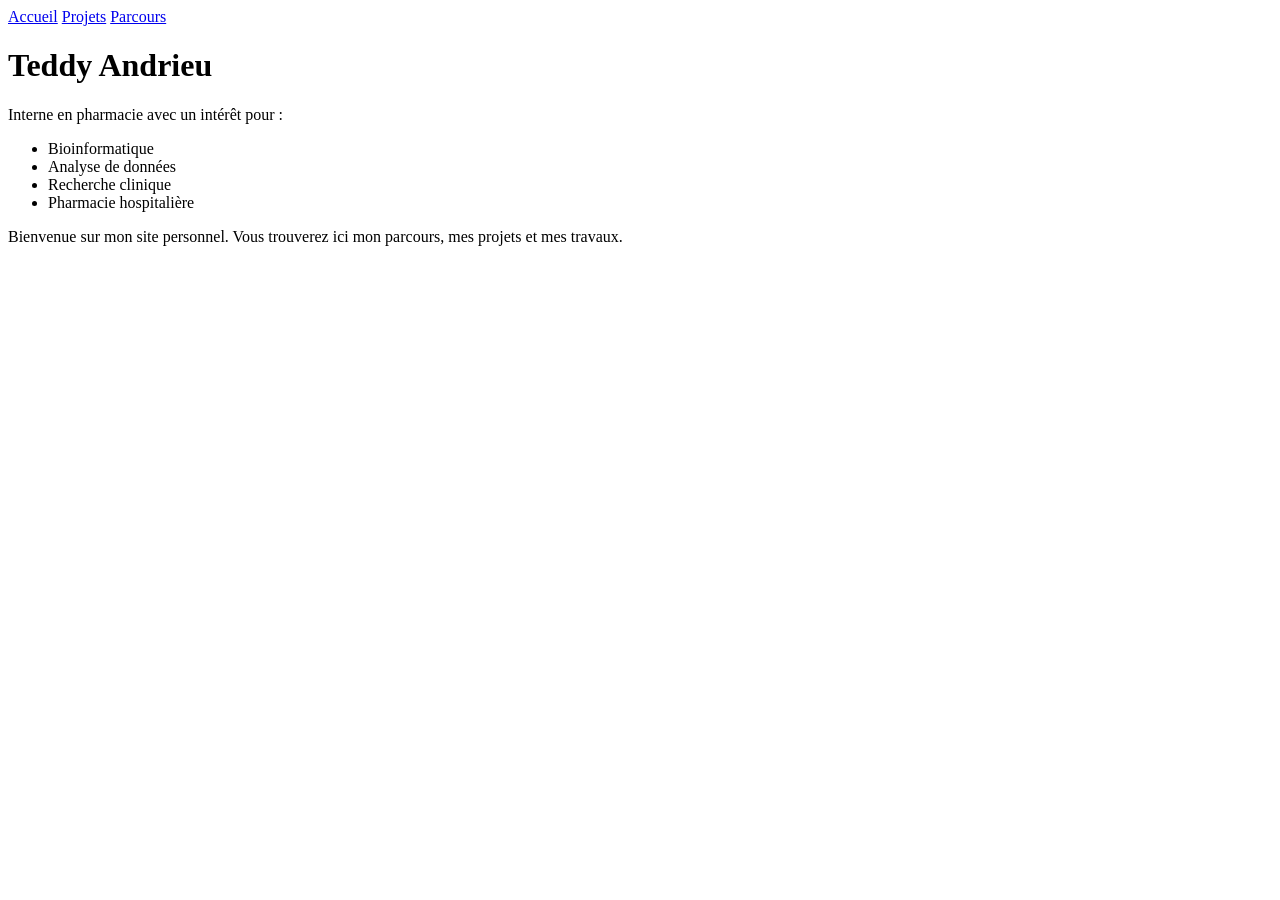
==== index.html @ 08d472d3 "premier commit" ====
<!DOCTYPE html>
<html lang="fr">
<head>
  <meta charset="UTF-8">
  <meta name="viewport" content="width=device-width, initial-scale=1.0">
  <title>Teddy Andrieu</title>
  <link rel="stylesheet" href="styles.css">
</head>
<body>

  <nav>
    <a href="index.html">Accueil</a>
    <a href="projets.html">Projets</a>
    <a href="cv.html">Parcours</a>
  </nav>

  <main>
    <h1>Teddy Andrieu</h1>
    <p>Interne en pharmacie avec un intérêt pour :</p>
    <ul>
      <li>Bioinformatique</li>
      <li>Analyse de données</li>
      <li>Recherche clinique</li>
      <li>Pharmacie hospitalière</li>
    </ul>
    <p>Bienvenue sur mon site personnel. Vous trouverez ici mon parcours, mes projets et mes travaux.</p>
  </main>

</body>
</html>
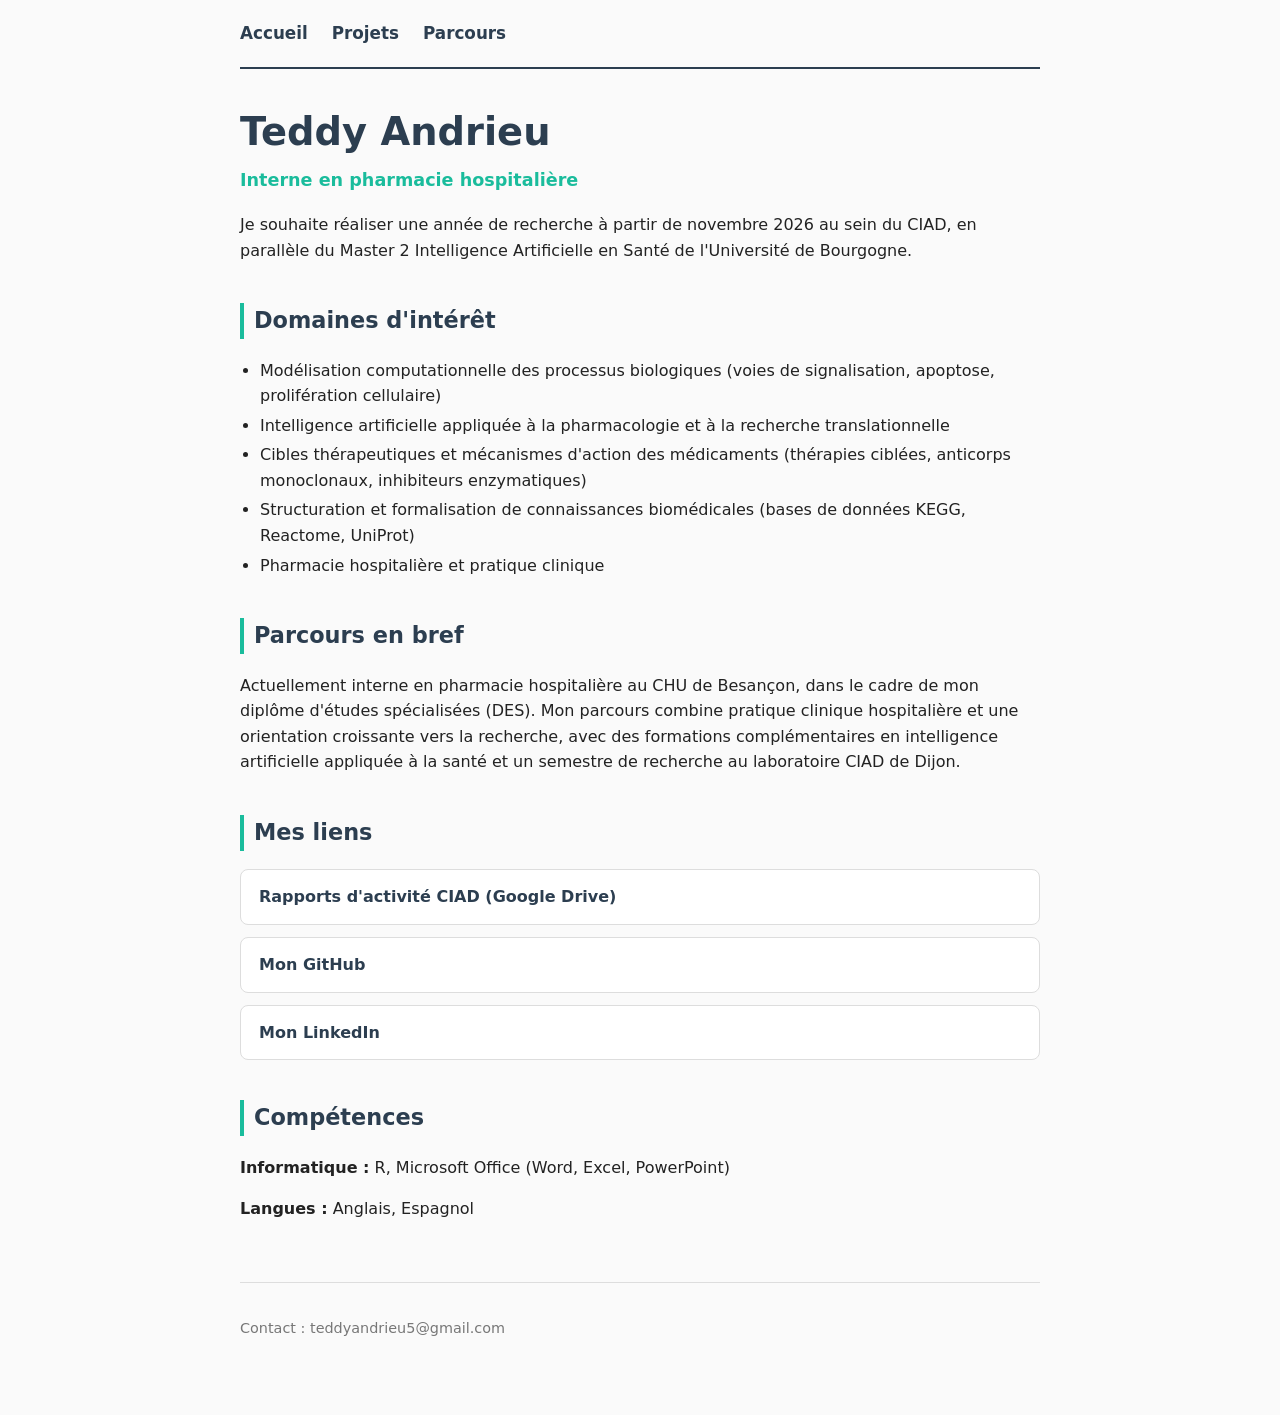
==== commit 0043d471: "ajout pages projets et cv, mise à jour contenu et style" ====
--- a/index.html
+++ b/index.html
@@ -15,16 +15,64 @@
   </nav>
 
   <main>
-    <h1>Teddy Andrieu</h1>
-    <p>Interne en pharmacie avec un intérêt pour :</p>
-    <ul>
-      <li>Bioinformatique</li>
-      <li>Analyse de données</li>
-      <li>Recherche clinique</li>
-      <li>Pharmacie hospitalière</li>
-    </ul>
-    <p>Bienvenue sur mon site personnel. Vous trouverez ici mon parcours, mes projets et mes travaux.</p>
+    <section class="hero">
+      <h1>Teddy Andrieu</h1>
+      <p class="subtitle">Interne en pharmacie hospitalière</p>
+      <p>
+        Je souhaite réaliser une année de recherche à partir de novembre 2026
+        au sein du CIAD, en parallèle du Master 2 Intelligence Artificielle en
+        Santé de l'Université de Bourgogne.
+      </p>
+    </section>
+
+    <section>
+      <h2>Domaines d'intérêt</h2>
+      <ul>
+        <li>Modélisation computationnelle des processus biologiques (voies de signalisation, apoptose, prolifération cellulaire)</li>
+        <li>Intelligence artificielle appliquée à la pharmacologie et à la recherche translationnelle</li>
+        <li>Cibles thérapeutiques et mécanismes d'action des médicaments (thérapies ciblées, anticorps monoclonaux, inhibiteurs enzymatiques)</li>
+        <li>Structuration et formalisation de connaissances biomédicales (bases de données KEGG, Reactome, UniProt)</li>
+        <li>Pharmacie hospitalière et pratique clinique</li>
+      </ul>
+    </section>
+
+    <section>
+      <h2>Parcours en bref</h2>
+      <p>
+        Actuellement interne en pharmacie hospitalière au CHU de Besançon, dans
+        le cadre de mon diplôme d'études spécialisées (DES). Mon parcours combine
+        pratique clinique hospitalière et une orientation croissante vers la
+        recherche, avec des formations complémentaires en intelligence
+        artificielle appliquée à la santé et un semestre de recherche au
+        laboratoire CIAD de Dijon.
+      </p>
+    </section>
+
+    <section>
+      <h2>Mes liens</h2>
+      <div class="links">
+        <a class="link-card" href="https://drive.google.com/drive/folders/1DF2J9Y5cBbxewib-w_YLlnF-K-aATHWa?usp=drive_link" target="_blank" rel="noopener">
+          Rapports d'activité CIAD (Google Drive)
+        </a>
+        <a class="link-card" href="https://github.com/tedd55" target="_blank" rel="noopener">
+          Mon GitHub
+        </a>
+        <a class="link-card" href="https://linkedin.com/in/TON-PROFIL" target="_blank" rel="noopener">
+          Mon LinkedIn
+        </a>
+      </div>
+    </section>
+
+    <section>
+      <h2>Compétences</h2>
+      <p><strong>Informatique :</strong> R, Microsoft Office (Word, Excel, PowerPoint)</p>
+      <p><strong>Langues :</strong> Anglais, Espagnol</p>
+    </section>
   </main>
+
+  <footer>
+    <p>Contact : teddyandrieu5@gmail.com</p>
+  </footer>
 
 </body>
 </html>
--- a/styles.css
+++ b/styles.css
@@ -0,0 +1,99 @@
+/* Réglages généraux */
+body {
+  font-family: system-ui, -apple-system, "Segoe UI", Arial, sans-serif;
+  line-height: 1.6;
+  color: #222;
+  max-width: 800px;
+  margin: 0 auto;
+  padding: 0 20px 60px;
+  background-color: #fafafa;
+}
+
+/* Menu de navigation */
+nav {
+  display: flex;
+  gap: 24px;
+  padding: 20px 0;
+  border-bottom: 2px solid #2c3e50;
+  margin-bottom: 30px;
+}
+
+nav a {
+  text-decoration: none;
+  color: #2c3e50;
+  font-weight: 600;
+  font-size: 1.05rem;
+}
+
+nav a:hover {
+  color: #1abc9c;
+}
+
+/* Section d'introduction */
+.hero {
+  margin-bottom: 40px;
+}
+
+.hero h1 {
+  font-size: 2.4rem;
+  margin-bottom: 4px;
+  color: #2c3e50;
+}
+
+.subtitle {
+  font-size: 1.1rem;
+  color: #1abc9c;
+  font-weight: 600;
+  margin-top: 0;
+}
+
+/* Titres de section */
+h2 {
+  font-size: 1.4rem;
+  color: #2c3e50;
+  border-left: 4px solid #1abc9c;
+  padding-left: 10px;
+  margin-top: 40px;
+}
+
+/* Liste des domaines d'intérêt */
+ul {
+  padding-left: 20px;
+}
+
+li {
+  margin-bottom: 4px;
+}
+
+/* Cartes de liens (Drive, GitHub, LinkedIn) */
+.links {
+  display: flex;
+  flex-direction: column;
+  gap: 12px;
+}
+
+.link-card {
+  display: block;
+  padding: 14px 18px;
+  background-color: white;
+  border: 1px solid #ddd;
+  border-radius: 8px;
+  text-decoration: none;
+  color: #2c3e50;
+  font-weight: 600;
+  transition: border-color 0.2s, transform 0.1s;
+}
+
+.link-card:hover {
+  border-color: #1abc9c;
+  transform: translateX(4px);
+}
+
+/* Pied de page */
+footer {
+  margin-top: 60px;
+  padding-top: 20px;
+  border-top: 1px solid #ddd;
+  font-size: 0.9rem;
+  color: #777;
+}
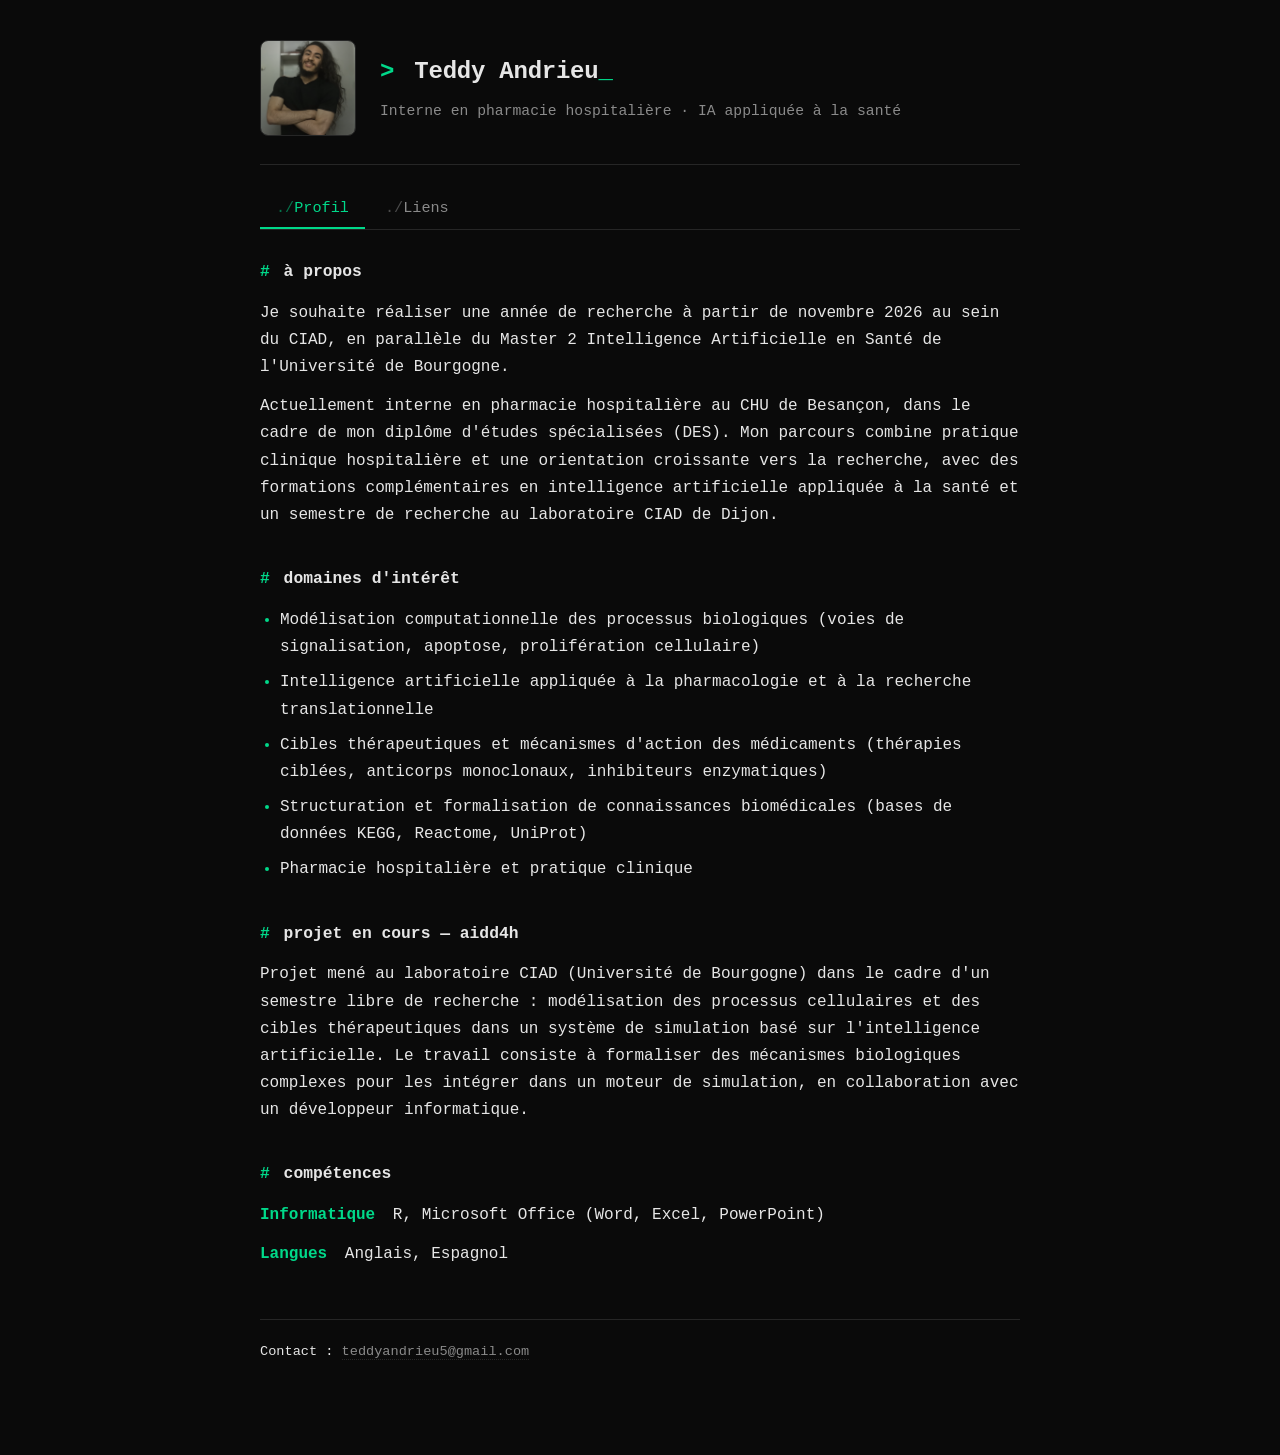
==== commit 9cc6071f: "Refonte du site : fusion des pages, style sombre, onglets" ====
--- a/index.html
+++ b/index.html
@@ -1,78 +1,129 @@
 <!DOCTYPE html>
 <html lang="fr">
 <head>
-  <meta charset="UTF-8">
-  <meta name="viewport" content="width=device-width, initial-scale=1.0">
-  <title>Teddy Andrieu</title>
-  <link rel="stylesheet" href="styles.css">
+<meta charset="UTF-8">
+<meta name="viewport" content="width=device-width, initial-scale=1.0">
+<title>Teddy Andrieu</title>
+<link rel="stylesheet" href="styles.css">
 </head>
 <body>
 
-  <nav>
-    <a href="index.html">Accueil</a>
-    <a href="projets.html">Projets</a>
-    <a href="cv.html">Parcours</a>
+<div class="wrap">
+
+  <header class="masthead">
+    <img class="avatar" src="photo.jpg" alt="Photo de Teddy Andrieu">
+    <div class="ident">
+      <h1><span class="prompt">&gt;</span> Teddy Andrieu<span class="cursor">_</span></h1>
+      <p class="subtitle">Interne en pharmacie hospitalière &middot; IA appliquée à la santé</p>
+    </div>
+  </header>
+
+  <nav class="tabs" role="tablist">
+    <button class="tab-btn active" data-tab="profil" role="tab" aria-selected="true">Profil</button>
+    <button class="tab-btn" data-tab="liens" role="tab" aria-selected="false">Liens</button>
   </nav>
 
   <main>
-    <section class="hero">
-      <h1>Teddy Andrieu</h1>
-      <p class="subtitle">Interne en pharmacie hospitalière</p>
-      <p>
-        Je souhaite réaliser une année de recherche à partir de novembre 2026
-        au sein du CIAD, en parallèle du Master 2 Intelligence Artificielle en
-        Santé de l'Université de Bourgogne.
-      </p>
+
+    <!-- ===== TAB: PROFIL (accueil + parcours + projet fusionnés) ===== -->
+    <section id="profil" class="tab-panel active">
+
+      <section class="block">
+        <h2><span class="tag">#</span> à propos</h2>
+        <p>
+          Je souhaite réaliser une année de recherche à partir de novembre 2026
+          au sein du CIAD, en parallèle du Master 2 Intelligence Artificielle en
+          Santé de l'Université de Bourgogne.
+        </p>
+        <p>
+          Actuellement interne en pharmacie hospitalière au CHU de Besançon,
+          dans le cadre de mon diplôme d'études spécialisées (DES). Mon parcours
+          combine pratique clinique hospitalière et une orientation croissante
+          vers la recherche, avec des formations complémentaires en intelligence
+          artificielle appliquée à la santé et un semestre de recherche au
+          laboratoire CIAD de Dijon.
+        </p>
+      </section>
+
+      <section class="block">
+        <h2><span class="tag">#</span> domaines d'intérêt</h2>
+        <ul>
+          <li>Modélisation computationnelle des processus biologiques (voies de signalisation, apoptose, prolifération cellulaire)</li>
+          <li>Intelligence artificielle appliquée à la pharmacologie et à la recherche translationnelle</li>
+          <li>Cibles thérapeutiques et mécanismes d'action des médicaments (thérapies ciblées, anticorps monoclonaux, inhibiteurs enzymatiques)</li>
+          <li>Structuration et formalisation de connaissances biomédicales (bases de données KEGG, Reactome, UniProt)</li>
+          <li>Pharmacie hospitalière et pratique clinique</li>
+        </ul>
+      </section>
+
+      <section class="block">
+        <h2><span class="tag">#</span> projet en cours &mdash; AIDD4H</h2>
+        <p>
+          Projet mené au laboratoire CIAD (Université de Bourgogne) dans le cadre
+          d'un semestre libre de recherche : modélisation des processus cellulaires
+          et des cibles thérapeutiques dans un système de simulation basé sur
+          l'intelligence artificielle. Le travail consiste à formaliser des
+          mécanismes biologiques complexes pour les intégrer dans un moteur de
+          simulation, en collaboration avec un développeur informatique.
+        </p>
+      </section>
+
+      <section class="block">
+        <h2><span class="tag">#</span> compétences</h2>
+        <p><span class="key">Informatique</span> R, Microsoft Office (Word, Excel, PowerPoint)</p>
+        <p><span class="key">Langues</span> Anglais, Espagnol</p>
+      </section>
+
     </section>
 
-    <section>
-      <h2>Domaines d'intérêt</h2>
-      <ul>
-        <li>Modélisation computationnelle des processus biologiques (voies de signalisation, apoptose, prolifération cellulaire)</li>
-        <li>Intelligence artificielle appliquée à la pharmacologie et à la recherche translationnelle</li>
-        <li>Cibles thérapeutiques et mécanismes d'action des médicaments (thérapies ciblées, anticorps monoclonaux, inhibiteurs enzymatiques)</li>
-        <li>Structuration et formalisation de connaissances biomédicales (bases de données KEGG, Reactome, UniProt)</li>
-        <li>Pharmacie hospitalière et pratique clinique</li>
-      </ul>
+    <!-- ===== TAB: LIENS ===== -->
+    <section id="liens" class="tab-panel">
+      <section class="block">
+        <h2><span class="tag">#</span> retrouvez-moi</h2>
+        <div class="links">
+          <a class="link-card" href="https://github.com/tedd55" target="_blank" rel="noopener">
+            <span class="link-label">GitHub</span><span class="link-arrow">&rarr;</span>
+          </a>
+          <a class="link-card" href="https://linkedin.com/in/TON-PROFIL" target="_blank" rel="noopener">
+            <span class="link-label">LinkedIn</span><span class="link-arrow">&rarr;</span>
+          </a>
+          <a class="link-card" href="https://drive.google.com/drive/folders/1DF2J9Y5cBbxewib-w_YLlnF-K-aATHWa?usp=drive_link" target="_blank" rel="noopener">
+            <span class="link-label">Rapports d'activité CIAD (Drive)</span><span class="link-arrow">&rarr;</span>
+          </a>
+          <a class="link-card" href="https://univ-montpellier.academia.edu/teddyAndrieu" target="_blank" rel="noopener">
+            <span class="link-label">Academia.edu</span><span class="link-arrow">&rarr;</span>
+          </a>
+          <a class="link-card" href="https://www.researchgate.net/profile/Teddy-Andrieu-2?ev=hdr_xprf" target="_blank" rel="noopener">
+            <span class="link-label">ResearchGate</span><span class="link-arrow">&rarr;</span>
+          </a>
+          <a class="link-card" href="mailto:teddyandrieu5@gmail.com">
+            <span class="link-label">teddyandrieu5@gmail.com</span><span class="link-arrow">&rarr;</span>
+          </a>
+        </div>
+      </section>
     </section>
 
-    <section>
-      <h2>Parcours en bref</h2>
-      <p>
-        Actuellement interne en pharmacie hospitalière au CHU de Besançon, dans
-        le cadre de mon diplôme d'études spécialisées (DES). Mon parcours combine
-        pratique clinique hospitalière et une orientation croissante vers la
-        recherche, avec des formations complémentaires en intelligence
-        artificielle appliquée à la santé et un semestre de recherche au
-        laboratoire CIAD de Dijon.
-      </p>
-    </section>
-
-    <section>
-      <h2>Mes liens</h2>
-      <div class="links">
-        <a class="link-card" href="https://drive.google.com/drive/folders/1DF2J9Y5cBbxewib-w_YLlnF-K-aATHWa?usp=drive_link" target="_blank" rel="noopener">
-          Rapports d'activité CIAD (Google Drive)
-        </a>
-        <a class="link-card" href="https://github.com/tedd55" target="_blank" rel="noopener">
-          Mon GitHub
-        </a>
-        <a class="link-card" href="https://linkedin.com/in/TON-PROFIL" target="_blank" rel="noopener">
-          Mon LinkedIn
-        </a>
-      </div>
-    </section>
-
-    <section>
-      <h2>Compétences</h2>
-      <p><strong>Informatique :</strong> R, Microsoft Office (Word, Excel, PowerPoint)</p>
-      <p><strong>Langues :</strong> Anglais, Espagnol</p>
-    </section>
   </main>
 
   <footer>
-    <p>Contact : teddyandrieu5@gmail.com</p>
+    <p>Contact : <a href="mailto:teddyandrieu5@gmail.com">teddyandrieu5@gmail.com</a></p>
   </footer>
+
+</div>
+
+<script>
+  const buttons = document.querySelectorAll('.tab-btn');
+  const panels = document.querySelectorAll('.tab-panel');
+  buttons.forEach(btn => {
+    btn.addEventListener('click', () => {
+      buttons.forEach(b => { b.classList.remove('active'); b.setAttribute('aria-selected', 'false'); });
+      panels.forEach(p => p.classList.remove('active'));
+      btn.classList.add('active');
+      btn.setAttribute('aria-selected', 'true');
+      document.getElementById(btn.dataset.tab).classList.add('active');
+    });
+  });
+</script>
 
 </body>
 </html>
--- a/styles.css
+++ b/styles.css
@@ -1,99 +1,235 @@
-/* Réglages généraux */
+/* ===== Base : fond noir, texte clair, esprit terminal ===== */
+:root {
+  --bg: #0a0a0a;
+  --bg-panel: #111214;
+  --border: #262626;
+  --text: #e6e6e6;
+  --text-dim: #8a8a8a;
+  --accent: #00d98a;
+  --accent-dim: #0a8f5c;
+  --mono: "JetBrains Mono", "Fira Code", ui-monospace, SFMono-Regular, Menlo, Consolas, monospace;
+}
+
+* { box-sizing: border-box; }
+
 body {
-  font-family: system-ui, -apple-system, "Segoe UI", Arial, sans-serif;
-  line-height: 1.6;
-  color: #222;
-  max-width: 800px;
+  font-family: var(--mono);
+  background-color: var(--bg);
+  color: var(--text);
+  line-height: 1.7;
+  margin: 0;
+  padding: 40px 20px 80px;
+}
+
+.wrap {
+  max-width: 760px;
   margin: 0 auto;
-  padding: 0 20px 60px;
-  background-color: #fafafa;
-}
-
-/* Menu de navigation */
-nav {
-  display: flex;
+}
+
+/* ===== En-tête : photo + identité ===== */
+.masthead {
+  display: flex;
+  align-items: center;
   gap: 24px;
-  padding: 20px 0;
-  border-bottom: 2px solid #2c3e50;
-  margin-bottom: 30px;
-}
-
-nav a {
+  padding-bottom: 28px;
+  margin-bottom: 24px;
+  border-bottom: 1px solid var(--border);
+}
+
+.avatar {
+  width: 96px;
+  height: 96px;
+  border-radius: 8px;
+  object-fit: cover;
+  border: 1px solid var(--border);
+  filter: grayscale(35%);
+  flex-shrink: 0;
+}
+
+.ident h1 {
+  font-size: 1.5rem;
+  margin: 0 0 6px;
+  color: var(--text);
+  font-weight: 600;
+  letter-spacing: -0.01em;
+}
+
+.prompt {
+  color: var(--accent);
+  margin-right: 6px;
+}
+
+.cursor {
+  color: var(--accent);
+  animation: blink 1.1s steps(1) infinite;
+}
+
+@keyframes blink {
+  50% { opacity: 0; }
+}
+
+.subtitle {
+  margin: 0;
+  color: var(--text-dim);
+  font-size: 0.92rem;
+}
+
+/* ===== Onglets ===== */
+.tabs {
+  display: flex;
+  gap: 4px;
+  margin-bottom: 28px;
+  border-bottom: 1px solid var(--border);
+}
+
+.tab-btn {
+  font-family: var(--mono);
+  background: none;
+  border: none;
+  color: var(--text-dim);
+  padding: 10px 16px;
+  font-size: 0.95rem;
+  cursor: pointer;
+  border-bottom: 2px solid transparent;
+  transition: color 0.15s, border-color 0.15s;
+}
+
+.tab-btn::before {
+  content: "./";
+  opacity: 0.5;
+}
+
+.tab-btn:hover {
+  color: var(--text);
+}
+
+.tab-btn.active {
+  color: var(--accent);
+  border-bottom-color: var(--accent);
+}
+
+/* ===== Panneaux ===== */
+.tab-panel {
+  display: none;
+}
+
+.tab-panel.active {
+  display: block;
+  animation: fade 0.2s ease;
+}
+
+@keyframes fade {
+  from { opacity: 0; transform: translateY(4px); }
+  to { opacity: 1; transform: translateY(0); }
+}
+
+.block {
+  margin-bottom: 36px;
+}
+
+h2 {
+  font-size: 1.02rem;
+  color: var(--text);
+  font-weight: 600;
+  margin: 0 0 14px;
+  text-transform: lowercase;
+}
+
+.tag {
+  color: var(--accent);
+  margin-right: 4px;
+}
+
+p {
+  color: var(--text);
+  margin: 0 0 12px;
+}
+
+.key {
+  display: inline-block;
+  color: var(--accent);
+  font-weight: 600;
+  margin-right: 8px;
+}
+
+ul {
+  margin: 0;
+  padding-left: 20px;
+}
+
+li {
+  color: var(--text);
+  margin-bottom: 8px;
+}
+
+li::marker {
+  color: var(--accent);
+}
+
+/* ===== Liens ===== */
+.links {
+  display: flex;
+  flex-direction: column;
+  gap: 10px;
+}
+
+.link-card {
+  display: flex;
+  justify-content: space-between;
+  align-items: center;
+  padding: 14px 16px;
+  background-color: var(--bg-panel);
+  border: 1px solid var(--border);
+  border-radius: 6px;
   text-decoration: none;
-  color: #2c3e50;
-  font-weight: 600;
-  font-size: 1.05rem;
-}
-
-nav a:hover {
-  color: #1abc9c;
-}
-
-/* Section d'introduction */
-.hero {
-  margin-bottom: 40px;
-}
-
-.hero h1 {
-  font-size: 2.4rem;
-  margin-bottom: 4px;
-  color: #2c3e50;
-}
-
-.subtitle {
-  font-size: 1.1rem;
-  color: #1abc9c;
-  font-weight: 600;
-  margin-top: 0;
-}
-
-/* Titres de section */
-h2 {
-  font-size: 1.4rem;
-  color: #2c3e50;
-  border-left: 4px solid #1abc9c;
-  padding-left: 10px;
-  margin-top: 40px;
-}
-
-/* Liste des domaines d'intérêt */
-ul {
-  padding-left: 20px;
-}
-
-li {
-  margin-bottom: 4px;
-}
-
-/* Cartes de liens (Drive, GitHub, LinkedIn) */
-.links {
-  display: flex;
-  flex-direction: column;
-  gap: 12px;
-}
-
-.link-card {
-  display: block;
-  padding: 14px 18px;
-  background-color: white;
-  border: 1px solid #ddd;
-  border-radius: 8px;
+  color: var(--text);
+  font-size: 0.94rem;
+  transition: border-color 0.15s, transform 0.1s, color 0.15s;
+}
+
+.link-card:hover {
+  border-color: var(--accent);
+  color: var(--accent);
+  transform: translateX(3px);
+}
+
+.link-arrow {
+  color: var(--text-dim);
+  transition: color 0.15s;
+}
+
+.link-card:hover .link-arrow {
+  color: var(--accent);
+}
+
+/* ===== Pied de page ===== */
+footer {
+  margin-top: 50px;
+  padding-top: 20px;
+  border-top: 1px solid var(--border);
+  font-size: 0.85rem;
+  color: var(--text-dim);
+}
+
+footer a {
+  color: var(--text-dim);
   text-decoration: none;
-  color: #2c3e50;
-  font-weight: 600;
-  transition: border-color 0.2s, transform 0.1s;
-}
-
-.link-card:hover {
-  border-color: #1abc9c;
-  transform: translateX(4px);
-}
-
-/* Pied de page */
-footer {
-  margin-top: 60px;
-  padding-top: 20px;
-  border-top: 1px solid #ddd;
-  font-size: 0.9rem;
-  color: #777;
-}
+  border-bottom: 1px dotted var(--border);
+}
+
+footer a:hover {
+  color: var(--accent);
+  border-color: var(--accent);
+}
+
+/* ===== Responsive ===== */
+@media (max-width: 520px) {
+  .masthead {
+    flex-direction: column;
+    align-items: flex-start;
+  }
+  .avatar {
+    width: 80px;
+    height: 80px;
+  }
+}
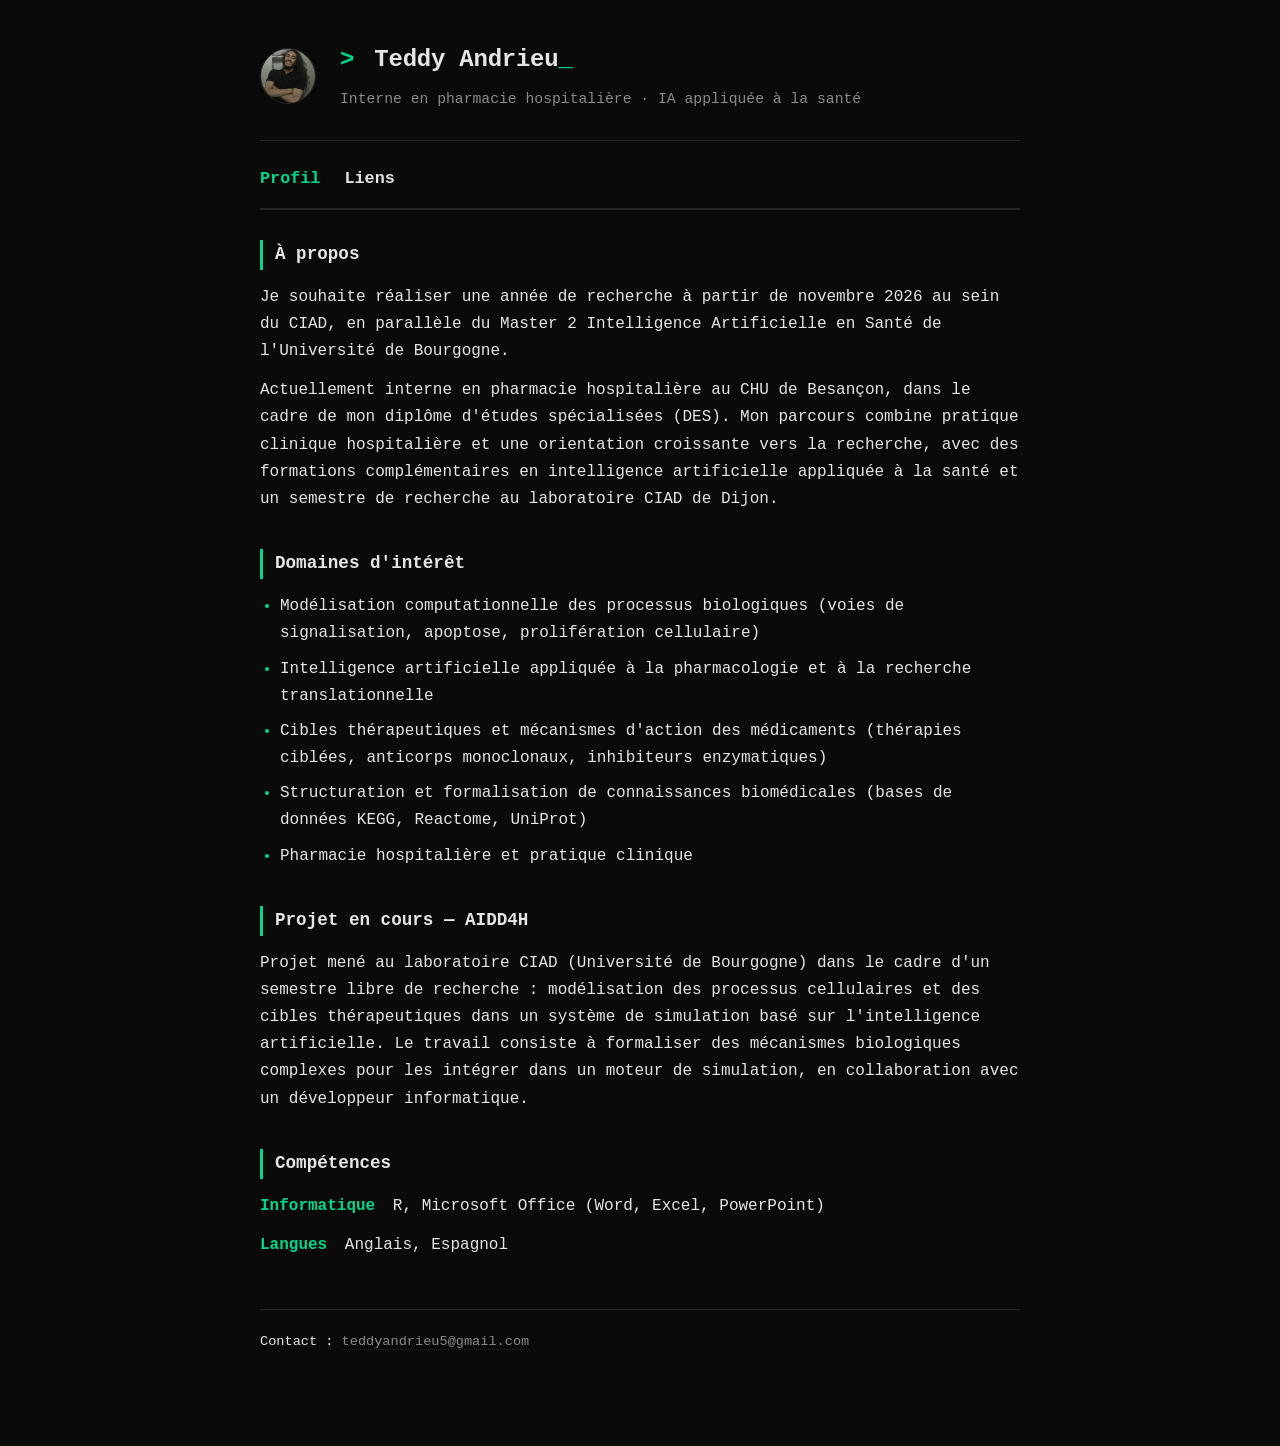
==== commit 0248c31f: "Corrections style : fond noir, photo plus petite, onglets, titres" ====
--- a/index.html
+++ b/index.html
@@ -19,8 +19,8 @@
   </header>
 
   <nav class="tabs" role="tablist">
-    <button class="tab-btn active" data-tab="profil" role="tab" aria-selected="true">Profil</button>
-    <button class="tab-btn" data-tab="liens" role="tab" aria-selected="false">Liens</button>
+    <button type="button" class="tab-btn active" data-tab="profil" role="tab" aria-selected="true">Profil</button>
+    <button type="button" class="tab-btn" data-tab="liens" role="tab" aria-selected="false">Liens</button>
   </nav>
 
   <main>
@@ -29,7 +29,7 @@
     <section id="profil" class="tab-panel active">
 
       <section class="block">
-        <h2><span class="tag">#</span> à propos</h2>
+        <h2>À propos</h2>
         <p>
           Je souhaite réaliser une année de recherche à partir de novembre 2026
           au sein du CIAD, en parallèle du Master 2 Intelligence Artificielle en
@@ -46,7 +46,7 @@
       </section>
 
       <section class="block">
-        <h2><span class="tag">#</span> domaines d'intérêt</h2>
+        <h2>Domaines d'intérêt</h2>
         <ul>
           <li>Modélisation computationnelle des processus biologiques (voies de signalisation, apoptose, prolifération cellulaire)</li>
           <li>Intelligence artificielle appliquée à la pharmacologie et à la recherche translationnelle</li>
@@ -57,7 +57,7 @@
       </section>
 
       <section class="block">
-        <h2><span class="tag">#</span> projet en cours &mdash; AIDD4H</h2>
+        <h2>Projet en cours &mdash; AIDD4H</h2>
         <p>
           Projet mené au laboratoire CIAD (Université de Bourgogne) dans le cadre
           d'un semestre libre de recherche : modélisation des processus cellulaires
@@ -69,7 +69,7 @@
       </section>
 
       <section class="block">
-        <h2><span class="tag">#</span> compétences</h2>
+        <h2>Compétences</h2>
         <p><span class="key">Informatique</span> R, Microsoft Office (Word, Excel, PowerPoint)</p>
         <p><span class="key">Langues</span> Anglais, Espagnol</p>
       </section>
@@ -79,7 +79,7 @@
     <!-- ===== TAB: LIENS ===== -->
     <section id="liens" class="tab-panel">
       <section class="block">
-        <h2><span class="tag">#</span> retrouvez-moi</h2>
+        <h2>Retrouvez-moi</h2>
         <div class="links">
           <a class="link-card" href="https://github.com/tedd55" target="_blank" rel="noopener">
             <span class="link-label">GitHub</span><span class="link-arrow">&rarr;</span>
@@ -87,17 +87,11 @@
           <a class="link-card" href="https://linkedin.com/in/TON-PROFIL" target="_blank" rel="noopener">
             <span class="link-label">LinkedIn</span><span class="link-arrow">&rarr;</span>
           </a>
-          <a class="link-card" href="https://drive.google.com/drive/folders/1DF2J9Y5cBbxewib-w_YLlnF-K-aATHWa?usp=drive_link" target="_blank" rel="noopener">
-            <span class="link-label">Rapports d'activité CIAD (Drive)</span><span class="link-arrow">&rarr;</span>
-          </a>
           <a class="link-card" href="https://univ-montpellier.academia.edu/teddyAndrieu" target="_blank" rel="noopener">
             <span class="link-label">Academia.edu</span><span class="link-arrow">&rarr;</span>
           </a>
           <a class="link-card" href="https://www.researchgate.net/profile/Teddy-Andrieu-2?ev=hdr_xprf" target="_blank" rel="noopener">
             <span class="link-label">ResearchGate</span><span class="link-arrow">&rarr;</span>
-          </a>
-          <a class="link-card" href="mailto:teddyandrieu5@gmail.com">
-            <span class="link-label">teddyandrieu5@gmail.com</span><span class="link-arrow">&rarr;</span>
           </a>
         </div>
       </section>
--- a/styles.css
+++ b/styles.css
@@ -12,6 +12,10 @@
 
 * { box-sizing: border-box; }
 
+html {
+  background-color: var(--bg);
+}
+
 body {
   font-family: var(--mono);
   background-color: var(--bg);
@@ -19,6 +23,7 @@
   line-height: 1.7;
   margin: 0;
   padding: 40px 20px 80px;
+  min-height: 100vh;
 }
 
 .wrap {
@@ -37,9 +42,9 @@
 }
 
 .avatar {
-  width: 96px;
-  height: 96px;
-  border-radius: 8px;
+  width: 56px;
+  height: 56px;
+  border-radius: 50%;
   object-fit: cover;
   border: 1px solid var(--border);
   filter: grayscale(35%);
@@ -77,35 +82,29 @@
 /* ===== Onglets ===== */
 .tabs {
   display: flex;
-  gap: 4px;
-  margin-bottom: 28px;
-  border-bottom: 1px solid var(--border);
+  gap: 24px;
+  padding-bottom: 16px;
+  margin-bottom: 30px;
+  border-bottom: 2px solid var(--border);
 }
 
 .tab-btn {
   font-family: var(--mono);
   background: none;
   border: none;
-  color: var(--text-dim);
-  padding: 10px 16px;
-  font-size: 0.95rem;
+  color: var(--text);
+  padding: 4px 0;
+  font-size: 1.05rem;
+  font-weight: 600;
   cursor: pointer;
-  border-bottom: 2px solid transparent;
-  transition: color 0.15s, border-color 0.15s;
-}
-
-.tab-btn::before {
-  content: "./";
-  opacity: 0.5;
 }
 
 .tab-btn:hover {
-  color: var(--text);
+  color: var(--accent);
 }
 
 .tab-btn.active {
   color: var(--accent);
-  border-bottom-color: var(--accent);
 }
 
 /* ===== Panneaux ===== */
@@ -128,16 +127,12 @@
 }
 
 h2 {
-  font-size: 1.02rem;
+  font-size: 1.1rem;
   color: var(--text);
   font-weight: 600;
   margin: 0 0 14px;
-  text-transform: lowercase;
-}
-
-.tag {
-  color: var(--accent);
-  margin-right: 4px;
+  padding-left: 12px;
+  border-left: 3px solid var(--accent);
 }
 
 p {
@@ -229,7 +224,7 @@
     align-items: flex-start;
   }
   .avatar {
-    width: 80px;
-    height: 80px;
+    width: 48px;
+    height: 48px;
   }
 }
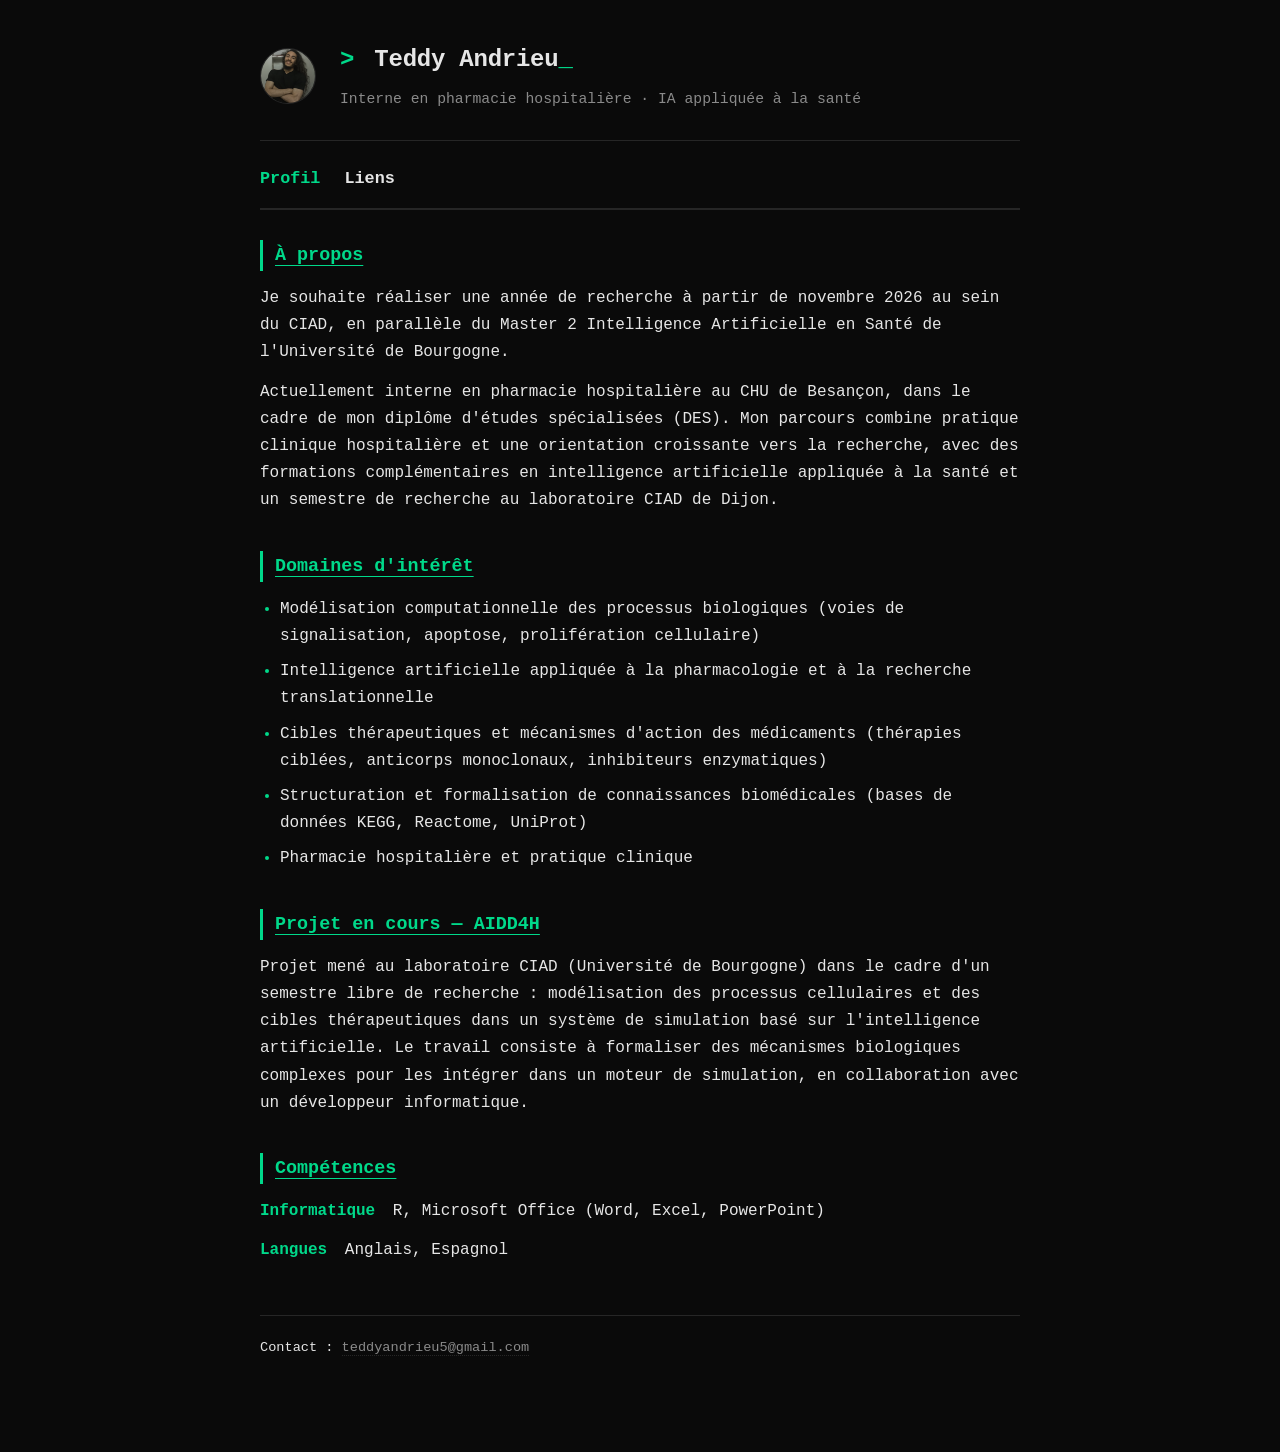
==== commit 4c8c5225: "Ajout du lien Mega (cours et travaux)" ====
--- a/index.html
+++ b/index.html
@@ -84,6 +84,9 @@
           <a class="link-card" href="https://github.com/tedd55" target="_blank" rel="noopener">
             <span class="link-label">GitHub</span><span class="link-arrow">&rarr;</span>
           </a>
+          <a class="link-card" href="https://mega.nz/folder/8VIDiIpL#lSgrQfNFc1ah1A-ZyPUq4g" target="_blank" rel="noopener">
+            <span class="link-label">Cours et travaux (Mega)</span><span class="link-arrow">&rarr;</span>
+          </a>
           <a class="link-card" href="https://linkedin.com/in/TON-PROFIL" target="_blank" rel="noopener">
             <span class="link-label">LinkedIn</span><span class="link-arrow">&rarr;</span>
           </a>
--- a/styles.css
+++ b/styles.css
@@ -66,11 +66,6 @@
 
 .cursor {
   color: var(--accent);
-  animation: blink 1.1s steps(1) infinite;
-}
-
-@keyframes blink {
-  50% { opacity: 0; }
 }
 
 .subtitle {
@@ -127,12 +122,15 @@
 }
 
 h2 {
-  font-size: 1.1rem;
-  color: var(--text);
-  font-weight: 600;
+  font-size: 1.15rem;
+  color: var(--accent);
+  font-weight: 700;
   margin: 0 0 14px;
   padding-left: 12px;
   border-left: 3px solid var(--accent);
+  text-decoration: underline;
+  text-decoration-color: var(--accent);
+  text-underline-offset: 5px;
 }
 
 p {
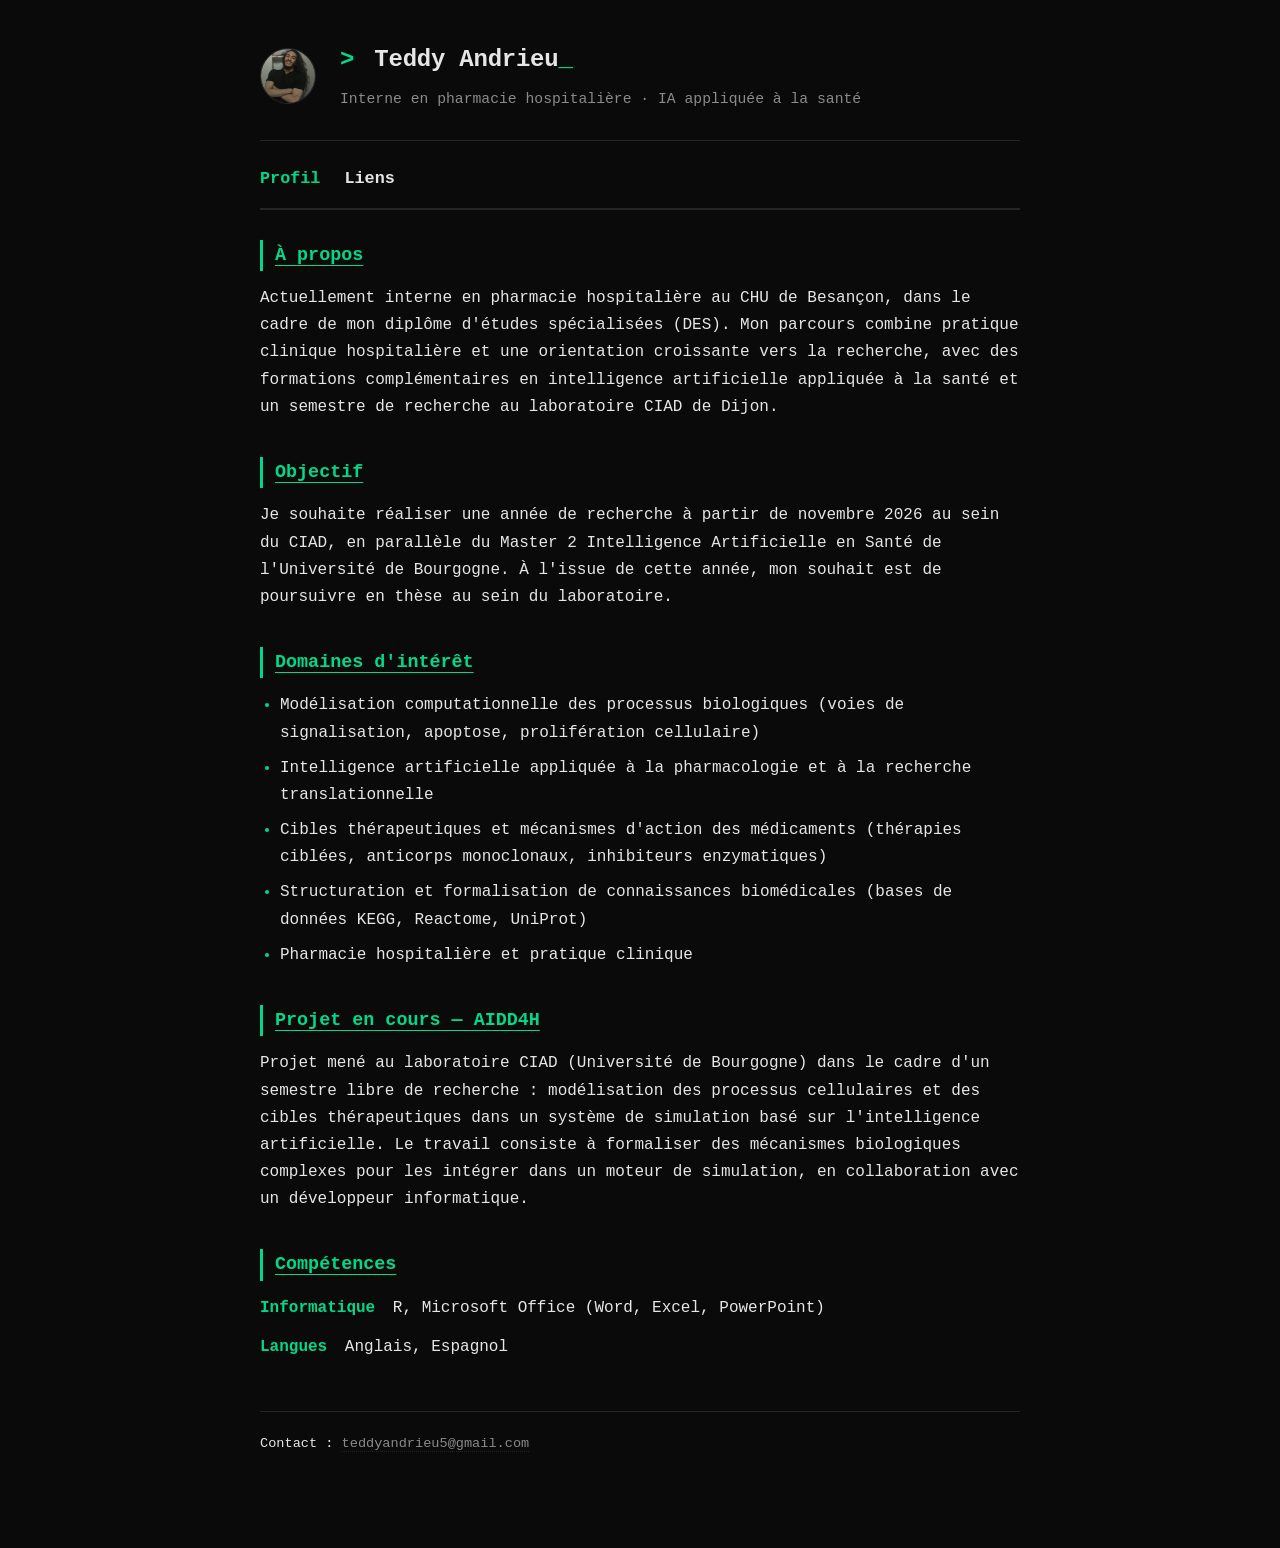
==== commit 861d162b: "Ajout section Objectif (année recherche + souhait de thèse)" ====
--- a/index.html
+++ b/index.html
@@ -31,17 +31,22 @@
       <section class="block">
         <h2>À propos</h2>
         <p>
-          Je souhaite réaliser une année de recherche à partir de novembre 2026
-          au sein du CIAD, en parallèle du Master 2 Intelligence Artificielle en
-          Santé de l'Université de Bourgogne.
-        </p>
-        <p>
           Actuellement interne en pharmacie hospitalière au CHU de Besançon,
           dans le cadre de mon diplôme d'études spécialisées (DES). Mon parcours
           combine pratique clinique hospitalière et une orientation croissante
           vers la recherche, avec des formations complémentaires en intelligence
           artificielle appliquée à la santé et un semestre de recherche au
           laboratoire CIAD de Dijon.
+        </p>
+      </section>
+
+      <section class="block">
+        <h2>Objectif</h2>
+        <p>
+          Je souhaite réaliser une année de recherche à partir de novembre 2026
+          au sein du CIAD, en parallèle du Master 2 Intelligence Artificielle en
+          Santé de l'Université de Bourgogne. À l'issue de cette année, mon
+          souhait est de poursuivre en thèse au sein du laboratoire.
         </p>
       </section>
 
